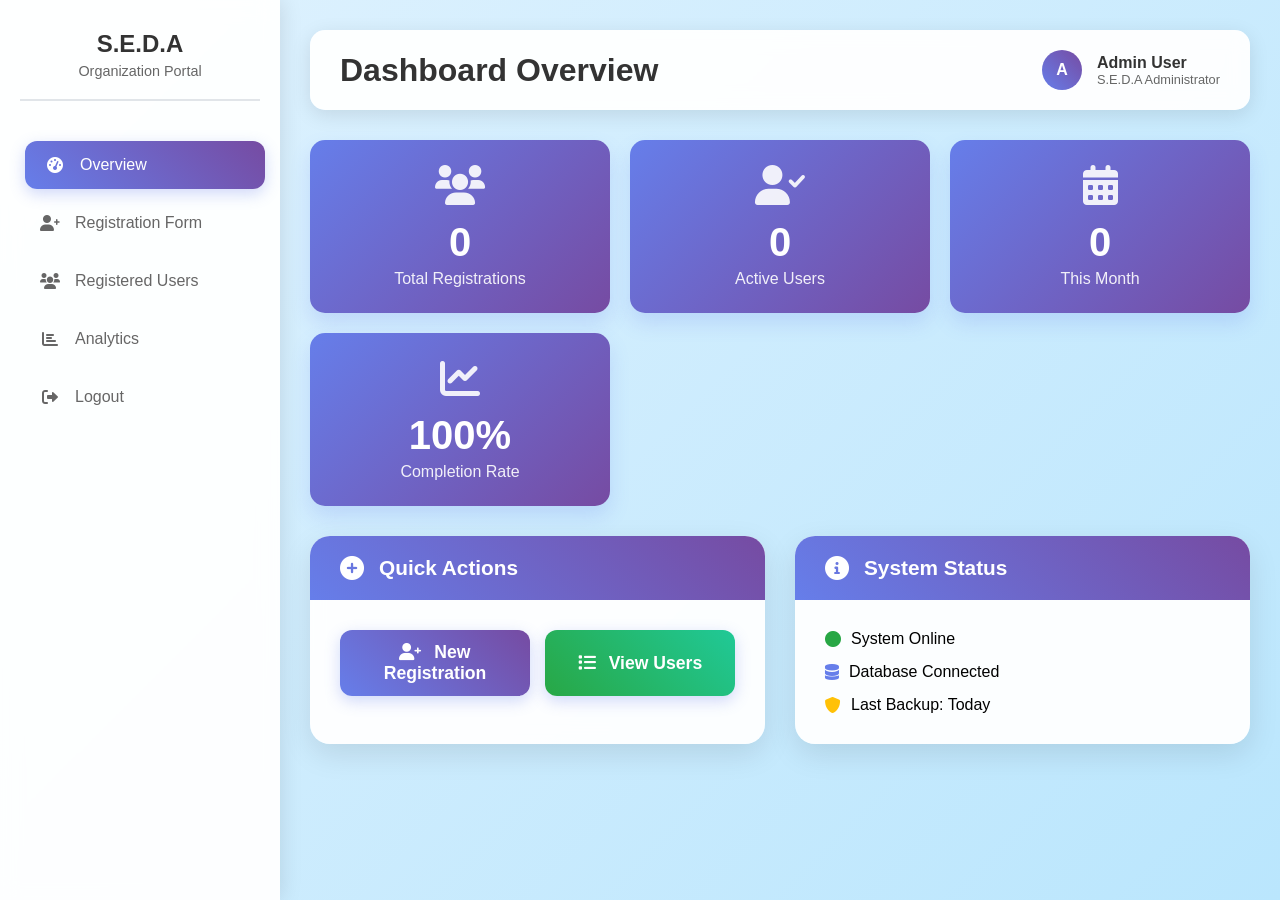
==== dashboard.html @ 428dff85 "Add files via upload" ====
<!DOCTYPE html>
<html lang="en">
<head>
    <meta charset="UTF-8">
    <meta name="viewport" content="width=device-width, initial-scale=1.0">
    <title>S.E.D.A Organization - Dashboard</title>
    <link rel="stylesheet" href="css/style.css">
    <link rel="stylesheet" href="https://cdnjs.cloudflare.com/ajax/libs/font-awesome/6.0.0/css/all.min.css">
    <style>
        * {
            margin: 0;
            padding: 0;
            box-sizing: border-box;
        }

        body {
            font-family: 'Segoe UI', Tahoma, Geneva, Verdana, sans-serif;
            background: linear-gradient(135deg, #e0f2fe 0%, #bae6fd 100%);
            min-height: 100vh;
            margin: 0;
            display: block; /* Override flex layout from style.css */
            overflow-y: auto; /* Enable vertical scrolling */
            overflow-x: hidden;
        }

        .dashboard-wrapper {
            display: flex;
            min-height: 100vh;
        }

        /* Sidebar */
        .sidebar {
            width: 280px;
            background: rgba(255, 255, 255, 0.95);
            backdrop-filter: blur(10px);
            box-shadow: 2px 0 20px rgba(0, 0, 0, 0.1);
            position: fixed;
            height: 100vh;
            left: 0;
            top: 0;
            z-index: 1000;
            padding: 30px 20px;
            overflow-y: auto;
        }

        .sidebar-header {
            text-align: center;
            margin-bottom: 40px;
            padding-bottom: 20px;
            border-bottom: 2px solid #e1e5e9;
        }

        .sidebar-header h2 {
            font-size: 1.5rem;
            color: #333;
            margin-bottom: 5px;
        }

        .sidebar-header p {
            color: #666;
            font-size: 0.9rem;
        }

        .sidebar-menu {
            list-style: none;
        }

        .sidebar-menu li {
            margin-bottom: 10px;
        }

        .sidebar-menu a {
            display: flex;
            align-items: center;
            padding: 15px 20px;
            color: #666;
            text-decoration: none;
            border-radius: 12px;
            transition: all 0.3s ease;
            font-weight: 500;
        }

        .sidebar-menu a:hover,
        .sidebar-menu a.active {
            background: linear-gradient(45deg, #667eea, #764ba2);
            color: white;
            transform: translateX(5px);
            box-shadow: 0 5px 15px rgba(102, 126, 234, 0.3);
        }

        .sidebar-menu i {
            margin-right: 15px;
            width: 20px;
            text-align: center;
        }

        /* Main Content */
        .main-content {
            flex: 1;
            margin-left: 280px;
            padding: 30px;
        }

        .top-bar {
            background: rgba(255, 255, 255, 0.95);
            backdrop-filter: blur(10px);
            border-radius: 15px;
            padding: 20px 30px;
            margin-bottom: 30px;
            box-shadow: 0 5px 20px rgba(0, 0, 0, 0.1);
            display: flex;
            justify-content: space-between;
            align-items: center;
        }

        .page-title {
            font-size: 2rem;
            color: #333;
            margin: 0;
        }

        .user-info {
            display: flex;
            align-items: center;
            gap: 15px;
        }

        .user-avatar {
            width: 40px;
            height: 40px;
            border-radius: 50%;
            background: linear-gradient(45deg, #667eea, #764ba2);
            display: flex;
            align-items: center;
            justify-content: center;
            color: white;
            font-weight: bold;
        }

        .user-details h4 {
            margin: 0;
            color: #333;
            font-size: 1rem;
        }

        .user-details p {
            margin: 0;
            color: #666;
            font-size: 0.8rem;
        }

        /* Content Cards */
        .content-grid {
            display: grid;
            grid-template-columns: repeat(auto-fit, minmax(350px, 1fr));
            gap: 30px;
            margin-bottom: 30px;
        }

        .content-card {
            background: rgba(255, 255, 255, 0.95);
            backdrop-filter: blur(10px);
            border-radius: 20px;
            box-shadow: 0 10px 30px rgba(0, 0, 0, 0.1);
            overflow: hidden;
            transition: all 0.3s ease;
        }

        .content-card:hover {
            transform: translateY(-5px);
            box-shadow: 0 20px 40px rgba(0, 0, 0, 0.15);
        }

        .card-header {
            background: linear-gradient(45deg, #667eea, #764ba2);
            color: white;
            padding: 20px 30px;
            display: flex;
            align-items: center;
            gap: 15px;
        }

        .card-header i {
            font-size: 1.5rem;
        }

        .card-header h3 {
            margin: 0;
            font-size: 1.3rem;
        }

        .card-content {
            padding: 30px;
        }

        /* Form Improvements */
        .form-grid {
            display: grid;
            grid-template-columns: repeat(auto-fit, minmax(300px, 1fr));
            gap: 20px;
        }

        .form-section {
            background: rgba(255, 255, 255, 0.8);
            border-radius: 15px;
            padding: 25px;
            border: 1px solid rgba(102, 126, 234, 0.1);
        }

        .form-section h4 {
            color: #333;
            margin-bottom: 20px;
            font-size: 1.1rem;
            display: flex;
            align-items: center;
            gap: 10px;
        }

        .form-section h4 i {
            color: #667eea;
        }

        .form-group {
            margin-bottom: 20px;
            position: relative;
        }

        .form-group input,
        .form-group select,
        .form-group textarea {
            width: 100%;
            padding: 15px 20px;
            border: 2px solid #e1e5e9;
            border-radius: 10px;
            font-size: 1rem;
            transition: all 0.3s ease;
            background: rgba(255, 255, 255, 0.8);
        }

        .form-group input:focus,
        .form-group select:focus,
        .form-group textarea:focus {
            outline: none;
            border-color: #667eea;
            box-shadow: 0 0 0 3px rgba(102, 126, 234, 0.1);
            background: rgba(255, 255, 255, 1);
        }

        .form-group label {
            position: absolute;
            top: 15px;
            left: 20px;
            color: #999;
            transition: all 0.3s ease;
            pointer-events: none;
            background: white;
            padding: 0 5px;
        }

        .form-group input:focus + label,
        .form-group input:not(:placeholder-shown) + label,
        .form-group select:focus + label,
        .form-group select:not([value=""]) + label {
            top: -10px;
            left: 15px;
            font-size: 0.8rem;
            color: #667eea;
        }

        .form-group input[type="file"] {
            padding: 10px;
            cursor: pointer;
        }

        /* Stats Cards */
        .stats-grid {
            display: grid;
            grid-template-columns: repeat(auto-fit, minmax(250px, 1fr));
            gap: 20px;
            margin-bottom: 30px;
        }

        .stat-card {
            background: linear-gradient(135deg, #667eea 0%, #764ba2 100%);
            color: white;
            padding: 25px;
            border-radius: 15px;
            text-align: center;
            box-shadow: 0 10px 20px rgba(102, 126, 234, 0.2);
            transition: all 0.3s ease;
        }

        .stat-card:hover {
            transform: translateY(-5px);
            box-shadow: 0 15px 30px rgba(102, 126, 234, 0.3);
        }

        .stat-icon {
            font-size: 2.5rem;
            margin-bottom: 15px;
            opacity: 0.9;
        }

        .stat-number {
            font-size: 2.5rem;
            font-weight: bold;
            margin-bottom: 5px;
            display: block;
        }

        .stat-label {
            font-size: 1rem;
            opacity: 0.9;
        }

        /* Table Improvements */
        .data-table-container {
            background: rgba(255, 255, 255, 0.95);
            border-radius: 15px;
            overflow: hidden;
            box-shadow: 0 10px 30px rgba(0, 0, 0, 0.1);
        }

        .users-table {
            width: 100%;
            border-collapse: collapse;
        }

        .users-table thead {
            background: linear-gradient(45deg, #667eea, #764ba2);
        }

        .users-table th {
            padding: 20px;
            text-align: left;
            color: white;
            font-weight: 600;
            font-size: 0.9rem;
            text-transform: uppercase;
            letter-spacing: 0.5px;
        }

        .users-table td {
            padding: 15px 20px;
            border-bottom: 1px solid #f0f0f0;
            color: #555;
        }

        .users-table tbody tr {
            transition: all 0.3s ease;
        }

        .users-table tbody tr:hover {
            background: rgba(102, 126, 234, 0.05);
            transform: scale(1.01);
        }

        .user-actions {
            display: flex;
            gap: 8px;
        }

        .btn-small {
            padding: 8px 15px;
            font-size: 0.85rem;
            border-radius: 8px;
            border: none;
            cursor: pointer;
            transition: all 0.3s ease;
            font-weight: 500;
        }

        .btn-edit {
            background: #28a745;
            color: white;
        }

        .btn-edit:hover {
            background: #218838;
            transform: translateY(-2px);
            box-shadow: 0 5px 15px rgba(40, 167, 69, 0.3);
        }

        .btn-delete {
            background: #dc3545;
            color: white;
        }

        .btn-delete:hover {
            background: #c82333;
            transform: translateY(-2px);
            box-shadow: 0 5px 15px rgba(220, 53, 69, 0.3);
        }

        .no-users {
            text-align: center;
            color: #666;
            font-style: italic;
            padding: 60px 20px;
            background: rgba(255, 255, 255, 0.5);
            border-radius: 10px;
            margin: 20px 0;
        }

        .tab-content {
            display: none;
            animation: fadeIn 0.5s ease;
        }

        .tab-content.active {
            display: block;
        }

        .no-users i {
            font-size: 3rem;
            color: #ddd;
            margin-bottom: 15px;
            display: block;
        }

        /* Submit Button */
        .btn {
            width: 100%;
            padding: 18px;
            background: linear-gradient(45deg, #667eea, #764ba2);
            color: white;
            border: none;
            border-radius: 12px;
            font-size: 1.1rem;
            font-weight: 600;
            cursor: pointer;
            transition: all 0.3s ease;
            margin-top: 10px;
            box-shadow: 0 5px 15px rgba(102, 126, 234, 0.3);
        }

        .btn:hover {
            transform: translateY(-3px);
            box-shadow: 0 10px 25px rgba(102, 126, 234, 0.4);
        }

        .btn:active {
            transform: translateY(0);
        }

        /* Mobile Responsive */
        @media (max-width: 1024px) {
            .sidebar {
                width: 250px;
            }
            .main-content {
                margin-left: 250px;
            }
        }

        @media (max-width: 768px) {
            .sidebar {
                transform: translateX(-100%);
                transition: transform 0.3s ease;
            }

            .sidebar.show {
                transform: translateX(0);
            }

            .main-content {
                margin-left: 0;
            }

            .top-bar {
                flex-direction: column;
                gap: 15px;
                text-align: center;
            }

            .content-grid {
                grid-template-columns: 1fr;
            }

            .form-grid {
                grid-template-columns: 1fr;
            }

            .stats-grid {
                grid-template-columns: repeat(2, 1fr);
            }

            .data-table-container {
                overflow-x: auto;
            }

            .users-table {
                min-width: 800px;
            }
        }

        @media (max-width: 480px) {
            .stats-grid {
                grid-template-columns: 1fr;
            }

            .main-content {
                padding: 20px 15px;
            }

            .top-bar {
                padding: 15px 20px;
            }
        }

        /* Loading Animation */
        .loading {
            display: inline-block;
            width: 20px;
            height: 20px;
            border: 3px solid rgba(255, 255, 255, 0.3);
            border-radius: 50%;
            border-top-color: white;
            animation: spin 1s ease-in-out infinite;
        }

        @keyframes spin {
            to { transform: rotate(360deg); }
        }
    </style>
</head>
<body>
    <div class="particles" id="particles"></div>

    <div class="dashboard-wrapper">
        <!-- Sidebar -->
        <aside class="sidebar">
            <div class="sidebar-header">
                <h2>S.E.D.A</h2>
                <p>Organization Portal</p>
            </div>

            <ul class="sidebar-menu">
                <li><a href="#" class="active" onclick="showTab('overview')"><i class="fas fa-tachometer-alt"></i> Overview</a></li>
                <li><a href="#" onclick="showTab('registration')"><i class="fas fa-user-plus"></i> Registration Form</a></li>
                <li><a href="#" onclick="showTab('users')"><i class="fas fa-users"></i> Registered Users</a></li>
                <li><a href="#" onclick="showTab('analytics')"><i class="fas fa-chart-bar"></i> Analytics</a></li>
                <li><a href="index.html"><i class="fas fa-sign-out-alt"></i> Logout</a></li>
            </ul>
        </aside>

        <!-- Main Content -->
        <main class="main-content">
            <!-- Top Bar -->
            <div class="top-bar">
                <h1 class="page-title" id="pageTitle">Dashboard Overview</h1>
                <div class="user-info">
                    <div class="user-avatar">A</div>
                    <div class="user-details">
                        <h4>Admin User</h4>
                        <p>S.E.D.A Administrator</p>
                    </div>
                </div>
            </div>

            <!-- Overview Tab -->
            <div id="overview" class="tab-content active">
                <!-- Statistics Cards -->
                <div class="stats-grid">
                    <div class="stat-card">
                        <i class="fas fa-users stat-icon"></i>
                        <span class="stat-number" id="totalUsers">0</span>
                        <span class="stat-label">Total Registrations</span>
                    </div>
                    <div class="stat-card">
                        <i class="fas fa-user-check stat-icon"></i>
                        <span class="stat-number" id="activeUsers">0</span>
                        <span class="stat-label">Active Users</span>
                    </div>
                    <div class="stat-card">
                        <i class="fas fa-calendar-alt stat-icon"></i>
                        <span class="stat-number" id="recentUsers">0</span>
                        <span class="stat-label">This Month</span>
                    </div>
                    <div class="stat-card">
                        <i class="fas fa-chart-line stat-icon"></i>
                        <span class="stat-number" id="completionRate">100%</span>
                        <span class="stat-label">Completion Rate</span>
                    </div>
                </div>

                <!-- Quick Actions -->
                <div class="content-grid">
                    <div class="content-card">
                        <div class="card-header">
                            <i class="fas fa-plus-circle"></i>
                            <h3>Quick Actions</h3>
                        </div>
                        <div class="card-content">
                            <div style="display: grid; grid-template-columns: 1fr 1fr; gap: 15px;">
                                <button class="btn" onclick="showTab('registration')" style="margin: 0; padding: 12px;">
                                    <i class="fas fa-user-plus" style="margin-right: 8px;"></i> New Registration
                                </button>
                                <button class="btn" onclick="showTab('users')" style="margin: 0; padding: 12px; background: linear-gradient(45deg, #28a745, #20c997);">
                                    <i class="fas fa-list" style="margin-right: 8px;"></i> View Users
                                </button>
                            </div>
                        </div>
                    </div>

                    <div class="content-card">
                        <div class="card-header">
                            <i class="fas fa-info-circle"></i>
                            <h3>System Status</h3>
                        </div>
                        <div class="card-content">
                            <div style="display: flex; align-items: center; gap: 10px; margin-bottom: 15px;">
                                <i class="fas fa-circle" style="color: #28a745;"></i>
                                <span>System Online</span>
                            </div>
                            <div style="display: flex; align-items: center; gap: 10px; margin-bottom: 15px;">
                                <i class="fas fa-database" style="color: #667eea;"></i>
                                <span>Database Connected</span>
                            </div>
                            <div style="display: flex; align-items: center; gap: 10px;">
                                <i class="fas fa-shield-alt" style="color: #ffc107;"></i>
                                <span>Last Backup: Today</span>
                            </div>
                        </div>
                    </div>
                </div>
            </div>

            <!-- Registration Tab -->
            <div id="registration" class="tab-content">
                <div class="content-card">
                    <div class="card-header">
                        <i class="fas fa-clipboard-list"></i>
                        <h3>Registration Form (Port Loko District)</h3>
                    </div>
                    <div class="card-content">
                        <form id="dashboardRegForm">
                            <div class="form-grid">
                                <!-- Personal Information -->
                                <div class="form-section">
                                    <h4><i class="fas fa-user"></i> Personal Information</h4>
                                    <div class="form-group">
                                        <input type="text" id="regIdNo" placeholder=" " readonly>
                                        <label for="regIdNo">ID No</label>
                                    </div>
                                    <div class="form-group">
                                        <input type="text" id="regFullname" placeholder=" " required>
                                        <label for="regFullname">Name (Full Name)</label>
                                    </div>
                                    <div class="form-group">
                                        <select id="regGender" required>
                                            <option value="">Select Gender</option>
                                            <option value="Male">Male</option>
                                            <option value="Female">Female</option>
                                            <option value="Other">Other</option>
                                        </select>
                                        <label for="regGender">Gender</label>
                                    </div>
                                    <div class="form-group">
                                        <input type="date" id="regDob" required>
                                        <label for="regDob">Date of Birth</label>
                                    </div>
                                </div>

                                <!-- Cultural Information -->
                                <div class="form-section">
                                    <h4><i class="fas fa-globe-africa"></i> Cultural Information</h4>
                                    <div class="form-group">
                                        <select id="regReligion" required>
                                            <option value="">Select Religion</option>
                                            <option value="Christianity">Christianity</option>
                                            <option value="Islam">Islam</option>
                                            <option value="Hinduism">Hinduism</option>
                                            <option value="Buddhism">Buddhism</option>
                                            <option value="Traditional">Traditional</option>
                                            <option value="Other">Other</option>
                                        </select>
                                        <label for="regReligion">Religion</label>
                                    </div>
                                    <div class="form-group">
                                        <select id="regTribe" required>
                                            <option value="">Select Tribe/Language</option>
                                            <option value="Temne">Temne</option>
                                            <option value="Mende">Mende</option>
                                            <option value="Limba">Limba</option>
                                            <option value="Kono">Kono</option>
                                            <option value="Fullah">Fullah</option>
                                            <option value="Mandingo">Mandingo</option>
                                            <option value="Loko">Loko</option>
                                            <option value="Sherbro">Sherbro</option>
                                            <option value="Krio">Krio</option>
                                            <option value="Kuranko">Kuranko</option>
                                            <option value="Susu">Susu</option>
                                            <option value="Kissi">Kissi</option>
                                            <option value="Yalunka">Yalunka</option>
                                            <option value="Vai">Vai</option>
                                            <option value="Kroo">Kroo</option>
                                            <option value="Krim">Krim</option>
                                        </select>
                                        <label for="regTribe">Tribe or Language</label>
                                    </div>
                                </div>

                                <!-- Professional Information -->
                                <div class="form-section">
                                    <h4><i class="fas fa-briefcase"></i> Professional Information</h4>
                                    <div class="form-group">
                                        <input type="text" id="regSection" placeholder=" ">
                                        <label for="regSection">Section</label>
                                    </div>
                                    <div class="form-group">
                                        <input type="text" id="regJobTitle" placeholder=" ">
                                        <label for="regJobTitle">Job Title / Role</label>
                                    </div>
                                </div>

                                <!-- Contact Information -->
                                <div class="form-section">
                                    <h4><i class="fas fa-address-book"></i> Contact Information</h4>
                                    <div class="form-group">
                                        <input type="email" id="regEmail" placeholder=" " required>
                                        <label for="regEmail">Email</label>
                                    </div>
                                    <div class="form-group">
                                        <input type="text" id="regPhone" placeholder=" ">
                                        <label for="regPhone">Phone Number</label>
                                    </div>
                                    <div class="form-group">
                                        <input type="file" id="regPassport" accept="image/*" required>
                                        <label for="regPassport">Passport Picture</label>
                                    </div>
                                </div>
                            </div>

                            <div class="form-group" style="margin-top: 30px;">
                                <textarea id="regNotes" placeholder=" " rows="4"></textarea>
                                <label for="regNotes">Additional Notes</label>
                            </div>

                            <button type="submit" class="btn">Submit Form</button>
                        </form>
                    </div>
                </div>
            </div>

            <!-- Users Tab -->
            <div id="users" class="tab-content">
                <div class="content-card">
                    <div class="card-header">
                        <i class="fas fa-users"></i>
                        <h3>Registered Users</h3>
                    </div>
                    <div class="card-content">
                        <div id="usersList">
                            <div class="no-users">
                                <i class="fas fa-users"></i>
                                <p>No registered users yet. Users will appear here after registration.</p>
                            </div>
                        </div>
                    </div>
                </div>
            </div>

            <!-- Analytics Tab -->
            <div id="analytics" class="tab-content">
                <div class="content-card">
                    <div class="card-header">
                        <i class="fas fa-chart-bar"></i>
                        <h3>Registration Analytics</h3>
                    </div>
                    <div class="card-content">
                        <div style="text-align: center; padding: 40px;">
                            <i class="fas fa-chart-line" style="font-size: 4rem; color: #ddd; margin-bottom: 20px;"></i>
                            <h3 style="color: #666; margin-bottom: 10px;">Analytics Dashboard</h3>
                            <p style="color: #999;">Detailed analytics and reporting features coming soon...</p>
                            <p style="color: #999; margin-top: 10px;">This will include charts, trends, and comprehensive statistics about user registrations.</p>
                        </div>
                    </div>
                </div>
            </div>
        </main>
    </div>

    <script src="js/dashboard.js"></script>
    <script src="js/particles.js"></script>
</body>
</html>
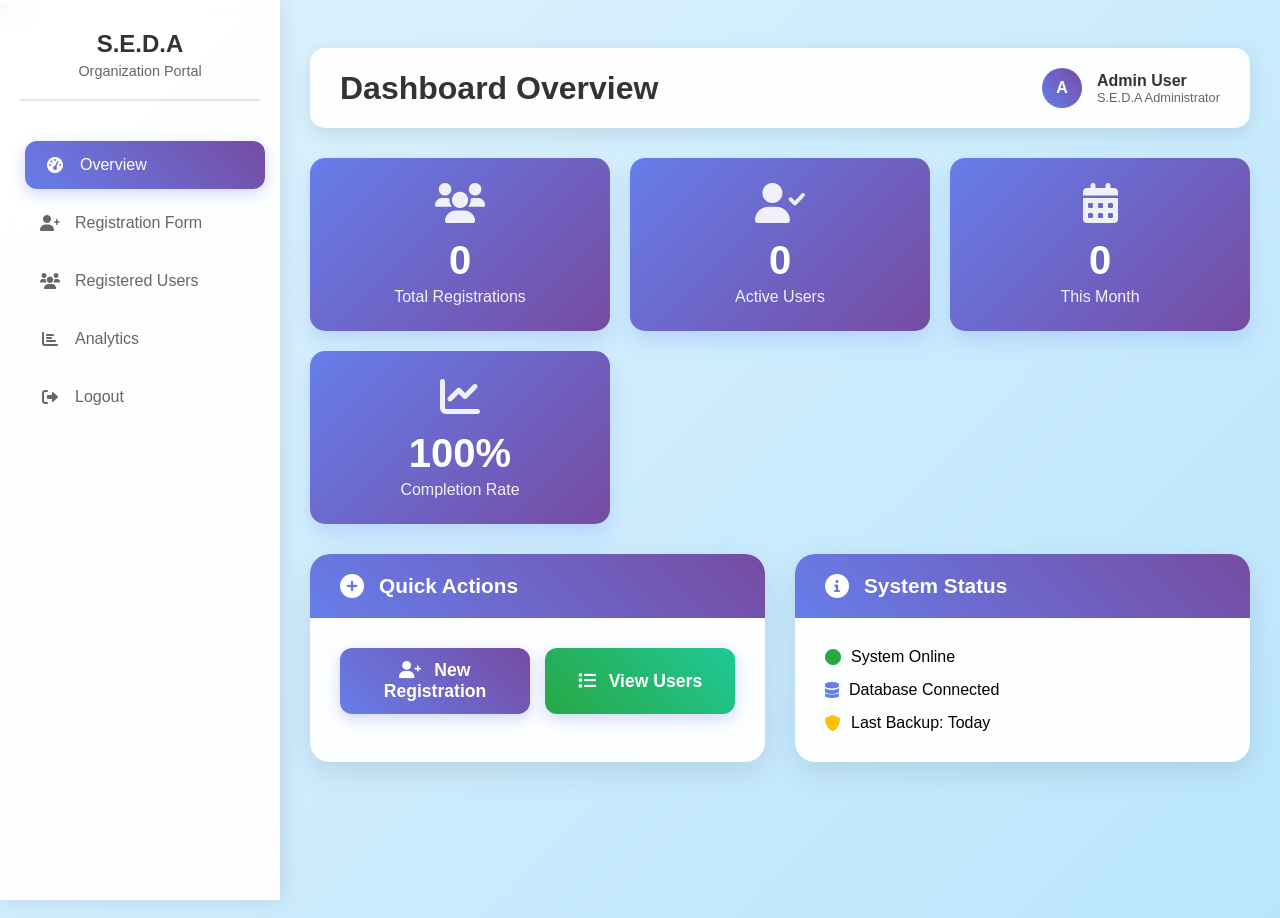
==== commit 9034668e: "Add files via upload" ====
--- a/dashboard.html
+++ b/dashboard.html
@@ -1,787 +1,809 @@
-<!DOCTYPE html>
-<html lang="en">
-<head>
-    <meta charset="UTF-8">
-    <meta name="viewport" content="width=device-width, initial-scale=1.0">
-    <title>S.E.D.A Organization - Dashboard</title>
-    <link rel="stylesheet" href="css/style.css">
-    <link rel="stylesheet" href="https://cdnjs.cloudflare.com/ajax/libs/font-awesome/6.0.0/css/all.min.css">
-    <style>
-        * {
-            margin: 0;
-            padding: 0;
-            box-sizing: border-box;
-        }
-
-        body {
-            font-family: 'Segoe UI', Tahoma, Geneva, Verdana, sans-serif;
-            background: linear-gradient(135deg, #e0f2fe 0%, #bae6fd 100%);
-            min-height: 100vh;
-            margin: 0;
-            display: block; /* Override flex layout from style.css */
-            overflow-y: auto; /* Enable vertical scrolling */
-            overflow-x: hidden;
-        }
-
-        .dashboard-wrapper {
-            display: flex;
-            min-height: 100vh;
-        }
-
-        /* Sidebar */
-        .sidebar {
-            width: 280px;
-            background: rgba(255, 255, 255, 0.95);
-            backdrop-filter: blur(10px);
-            box-shadow: 2px 0 20px rgba(0, 0, 0, 0.1);
-            position: fixed;
-            height: 100vh;
-            left: 0;
-            top: 0;
-            z-index: 1000;
-            padding: 30px 20px;
-            overflow-y: auto;
-        }
-
-        .sidebar-header {
-            text-align: center;
-            margin-bottom: 40px;
-            padding-bottom: 20px;
-            border-bottom: 2px solid #e1e5e9;
-        }
-
-        .sidebar-header h2 {
-            font-size: 1.5rem;
-            color: #333;
-            margin-bottom: 5px;
-        }
-
-        .sidebar-header p {
-            color: #666;
-            font-size: 0.9rem;
-        }
-
-        .sidebar-menu {
-            list-style: none;
-        }
-
-        .sidebar-menu li {
-            margin-bottom: 10px;
-        }
-
-        .sidebar-menu a {
-            display: flex;
-            align-items: center;
-            padding: 15px 20px;
-            color: #666;
-            text-decoration: none;
-            border-radius: 12px;
-            transition: all 0.3s ease;
-            font-weight: 500;
-        }
-
-        .sidebar-menu a:hover,
-        .sidebar-menu a.active {
-            background: linear-gradient(45deg, #667eea, #764ba2);
-            color: white;
-            transform: translateX(5px);
-            box-shadow: 0 5px 15px rgba(102, 126, 234, 0.3);
-        }
-
-        .sidebar-menu i {
-            margin-right: 15px;
-            width: 20px;
-            text-align: center;
-        }
-
-        /* Main Content */
-        .main-content {
-            flex: 1;
-            margin-left: 280px;
-            padding: 30px;
-        }
-
-        .top-bar {
-            background: rgba(255, 255, 255, 0.95);
-            backdrop-filter: blur(10px);
-            border-radius: 15px;
-            padding: 20px 30px;
-            margin-bottom: 30px;
-            box-shadow: 0 5px 20px rgba(0, 0, 0, 0.1);
-            display: flex;
-            justify-content: space-between;
-            align-items: center;
-        }
-
-        .page-title {
-            font-size: 2rem;
-            color: #333;
-            margin: 0;
-        }
-
-        .user-info {
-            display: flex;
-            align-items: center;
-            gap: 15px;
-        }
-
-        .user-avatar {
-            width: 40px;
-            height: 40px;
-            border-radius: 50%;
-            background: linear-gradient(45deg, #667eea, #764ba2);
-            display: flex;
-            align-items: center;
-            justify-content: center;
-            color: white;
-            font-weight: bold;
-        }
-
-        .user-details h4 {
-            margin: 0;
-            color: #333;
-            font-size: 1rem;
-        }
-
-        .user-details p {
-            margin: 0;
-            color: #666;
-            font-size: 0.8rem;
-        }
-
-        /* Content Cards */
-        .content-grid {
-            display: grid;
-            grid-template-columns: repeat(auto-fit, minmax(350px, 1fr));
-            gap: 30px;
-            margin-bottom: 30px;
-        }
-
-        .content-card {
-            background: rgba(255, 255, 255, 0.95);
-            backdrop-filter: blur(10px);
-            border-radius: 20px;
-            box-shadow: 0 10px 30px rgba(0, 0, 0, 0.1);
-            overflow: hidden;
-            transition: all 0.3s ease;
-        }
-
-        .content-card:hover {
-            transform: translateY(-5px);
-            box-shadow: 0 20px 40px rgba(0, 0, 0, 0.15);
-        }
-
-        .card-header {
-            background: linear-gradient(45deg, #667eea, #764ba2);
-            color: white;
-            padding: 20px 30px;
-            display: flex;
-            align-items: center;
-            gap: 15px;
-        }
-
-        .card-header i {
-            font-size: 1.5rem;
-        }
-
-        .card-header h3 {
-            margin: 0;
-            font-size: 1.3rem;
-        }
-
-        .card-content {
-            padding: 30px;
-        }
-
-        /* Form Improvements */
-        .form-grid {
-            display: grid;
-            grid-template-columns: repeat(auto-fit, minmax(300px, 1fr));
-            gap: 20px;
-        }
-
-        .form-section {
-            background: rgba(255, 255, 255, 0.8);
-            border-radius: 15px;
-            padding: 25px;
-            border: 1px solid rgba(102, 126, 234, 0.1);
-        }
-
-        .form-section h4 {
-            color: #333;
-            margin-bottom: 20px;
-            font-size: 1.1rem;
-            display: flex;
-            align-items: center;
-            gap: 10px;
-        }
-
-        .form-section h4 i {
-            color: #667eea;
-        }
-
-        .form-group {
-            margin-bottom: 20px;
-            position: relative;
-        }
-
-        .form-group input,
-        .form-group select,
-        .form-group textarea {
-            width: 100%;
-            padding: 15px 20px;
-            border: 2px solid #e1e5e9;
-            border-radius: 10px;
-            font-size: 1rem;
-            transition: all 0.3s ease;
-            background: rgba(255, 255, 255, 0.8);
-        }
-
-        .form-group input:focus,
-        .form-group select:focus,
-        .form-group textarea:focus {
-            outline: none;
-            border-color: #667eea;
-            box-shadow: 0 0 0 3px rgba(102, 126, 234, 0.1);
-            background: rgba(255, 255, 255, 1);
-        }
-
-        .form-group label {
-            position: absolute;
-            top: 15px;
-            left: 20px;
-            color: #999;
-            transition: all 0.3s ease;
-            pointer-events: none;
-            background: white;
-            padding: 0 5px;
-        }
-
-        .form-group input:focus + label,
-        .form-group input:not(:placeholder-shown) + label,
-        .form-group select:focus + label,
-        .form-group select:not([value=""]) + label {
-            top: -10px;
-            left: 15px;
-            font-size: 0.8rem;
-            color: #667eea;
-        }
-
-        .form-group input[type="file"] {
-            padding: 10px;
-            cursor: pointer;
-        }
-
-        /* Stats Cards */
-        .stats-grid {
-            display: grid;
-            grid-template-columns: repeat(auto-fit, minmax(250px, 1fr));
-            gap: 20px;
-            margin-bottom: 30px;
-        }
-
-        .stat-card {
-            background: linear-gradient(135deg, #667eea 0%, #764ba2 100%);
-            color: white;
-            padding: 25px;
-            border-radius: 15px;
-            text-align: center;
-            box-shadow: 0 10px 20px rgba(102, 126, 234, 0.2);
-            transition: all 0.3s ease;
-        }
-
-        .stat-card:hover {
-            transform: translateY(-5px);
-            box-shadow: 0 15px 30px rgba(102, 126, 234, 0.3);
-        }
-
-        .stat-icon {
-            font-size: 2.5rem;
-            margin-bottom: 15px;
-            opacity: 0.9;
-        }
-
-        .stat-number {
-            font-size: 2.5rem;
-            font-weight: bold;
-            margin-bottom: 5px;
-            display: block;
-        }
-
-        .stat-label {
-            font-size: 1rem;
-            opacity: 0.9;
-        }
-
-        /* Table Improvements */
-        .data-table-container {
-            background: rgba(255, 255, 255, 0.95);
-            border-radius: 15px;
-            overflow: hidden;
-            box-shadow: 0 10px 30px rgba(0, 0, 0, 0.1);
-        }
-
-        .users-table {
-            width: 100%;
-            border-collapse: collapse;
-        }
-
-        .users-table thead {
-            background: linear-gradient(45deg, #667eea, #764ba2);
-        }
-
-        .users-table th {
-            padding: 20px;
-            text-align: left;
-            color: white;
-            font-weight: 600;
-            font-size: 0.9rem;
-            text-transform: uppercase;
-            letter-spacing: 0.5px;
-        }
-
-        .users-table td {
-            padding: 15px 20px;
-            border-bottom: 1px solid #f0f0f0;
-            color: #555;
-        }
-
-        .users-table tbody tr {
-            transition: all 0.3s ease;
-        }
-
-        .users-table tbody tr:hover {
-            background: rgba(102, 126, 234, 0.05);
-            transform: scale(1.01);
-        }
-
-        .user-actions {
-            display: flex;
-            gap: 8px;
-        }
-
-        .btn-small {
-            padding: 8px 15px;
-            font-size: 0.85rem;
-            border-radius: 8px;
-            border: none;
-            cursor: pointer;
-            transition: all 0.3s ease;
-            font-weight: 500;
-        }
-
-        .btn-edit {
-            background: #28a745;
-            color: white;
-        }
-
-        .btn-edit:hover {
-            background: #218838;
-            transform: translateY(-2px);
-            box-shadow: 0 5px 15px rgba(40, 167, 69, 0.3);
-        }
-
-        .btn-delete {
-            background: #dc3545;
-            color: white;
-        }
-
-        .btn-delete:hover {
-            background: #c82333;
-            transform: translateY(-2px);
-            box-shadow: 0 5px 15px rgba(220, 53, 69, 0.3);
-        }
-
-        .no-users {
-            text-align: center;
-            color: #666;
-            font-style: italic;
-            padding: 60px 20px;
-            background: rgba(255, 255, 255, 0.5);
-            border-radius: 10px;
-            margin: 20px 0;
-        }
-
-        .tab-content {
-            display: none;
-            animation: fadeIn 0.5s ease;
-        }
-
-        .tab-content.active {
-            display: block;
-        }
-
-        .no-users i {
-            font-size: 3rem;
-            color: #ddd;
-            margin-bottom: 15px;
-            display: block;
-        }
-
-        /* Submit Button */
-        .btn {
-            width: 100%;
-            padding: 18px;
-            background: linear-gradient(45deg, #667eea, #764ba2);
-            color: white;
-            border: none;
-            border-radius: 12px;
-            font-size: 1.1rem;
-            font-weight: 600;
-            cursor: pointer;
-            transition: all 0.3s ease;
-            margin-top: 10px;
-            box-shadow: 0 5px 15px rgba(102, 126, 234, 0.3);
-        }
-
-        .btn:hover {
-            transform: translateY(-3px);
-            box-shadow: 0 10px 25px rgba(102, 126, 234, 0.4);
-        }
-
-        .btn:active {
-            transform: translateY(0);
-        }
-
-        /* Mobile Responsive */
-        @media (max-width: 1024px) {
-            .sidebar {
-                width: 250px;
-            }
-            .main-content {
-                margin-left: 250px;
-            }
-        }
-
-        @media (max-width: 768px) {
-            .sidebar {
-                transform: translateX(-100%);
-                transition: transform 0.3s ease;
-            }
-
-            .sidebar.show {
-                transform: translateX(0);
-            }
-
-            .main-content {
-                margin-left: 0;
-            }
-
-            .top-bar {
-                flex-direction: column;
-                gap: 15px;
-                text-align: center;
-            }
-
-            .content-grid {
-                grid-template-columns: 1fr;
-            }
-
-            .form-grid {
-                grid-template-columns: 1fr;
-            }
-
-            .stats-grid {
-                grid-template-columns: repeat(2, 1fr);
-            }
-
-            .data-table-container {
-                overflow-x: auto;
-            }
-
-            .users-table {
-                min-width: 800px;
-            }
-        }
-
-        @media (max-width: 480px) {
-            .stats-grid {
-                grid-template-columns: 1fr;
-            }
-
-            .main-content {
-                padding: 20px 15px;
-            }
-
-            .top-bar {
-                padding: 15px 20px;
-            }
-        }
-
-        /* Loading Animation */
-        .loading {
-            display: inline-block;
-            width: 20px;
-            height: 20px;
-            border: 3px solid rgba(255, 255, 255, 0.3);
-            border-radius: 50%;
-            border-top-color: white;
-            animation: spin 1s ease-in-out infinite;
-        }
-
-        @keyframes spin {
-            to { transform: rotate(360deg); }
-        }
-    </style>
-</head>
-<body>
-    <div class="particles" id="particles"></div>
-
-    <div class="dashboard-wrapper">
-        <!-- Sidebar -->
-        <aside class="sidebar">
-            <div class="sidebar-header">
-                <h2>S.E.D.A</h2>
-                <p>Organization Portal</p>
-            </div>
-
-            <ul class="sidebar-menu">
-                <li><a href="#" class="active" onclick="showTab('overview')"><i class="fas fa-tachometer-alt"></i> Overview</a></li>
-                <li><a href="#" onclick="showTab('registration')"><i class="fas fa-user-plus"></i> Registration Form</a></li>
-                <li><a href="#" onclick="showTab('users')"><i class="fas fa-users"></i> Registered Users</a></li>
-                <li><a href="#" onclick="showTab('analytics')"><i class="fas fa-chart-bar"></i> Analytics</a></li>
-                <li><a href="index.html"><i class="fas fa-sign-out-alt"></i> Logout</a></li>
-            </ul>
-        </aside>
-
-        <!-- Main Content -->
-        <main class="main-content">
-            <!-- Top Bar -->
-            <div class="top-bar">
-                <h1 class="page-title" id="pageTitle">Dashboard Overview</h1>
-                <div class="user-info">
-                    <div class="user-avatar">A</div>
-                    <div class="user-details">
-                        <h4>Admin User</h4>
-                        <p>S.E.D.A Administrator</p>
-                    </div>
-                </div>
-            </div>
-
-            <!-- Overview Tab -->
-            <div id="overview" class="tab-content active">
-                <!-- Statistics Cards -->
-                <div class="stats-grid">
-                    <div class="stat-card">
-                        <i class="fas fa-users stat-icon"></i>
-                        <span class="stat-number" id="totalUsers">0</span>
-                        <span class="stat-label">Total Registrations</span>
-                    </div>
-                    <div class="stat-card">
-                        <i class="fas fa-user-check stat-icon"></i>
-                        <span class="stat-number" id="activeUsers">0</span>
-                        <span class="stat-label">Active Users</span>
-                    </div>
-                    <div class="stat-card">
-                        <i class="fas fa-calendar-alt stat-icon"></i>
-                        <span class="stat-number" id="recentUsers">0</span>
-                        <span class="stat-label">This Month</span>
-                    </div>
-                    <div class="stat-card">
-                        <i class="fas fa-chart-line stat-icon"></i>
-                        <span class="stat-number" id="completionRate">100%</span>
-                        <span class="stat-label">Completion Rate</span>
-                    </div>
-                </div>
-
-                <!-- Quick Actions -->
-                <div class="content-grid">
-                    <div class="content-card">
-                        <div class="card-header">
-                            <i class="fas fa-plus-circle"></i>
-                            <h3>Quick Actions</h3>
-                        </div>
-                        <div class="card-content">
-                            <div style="display: grid; grid-template-columns: 1fr 1fr; gap: 15px;">
-                                <button class="btn" onclick="showTab('registration')" style="margin: 0; padding: 12px;">
-                                    <i class="fas fa-user-plus" style="margin-right: 8px;"></i> New Registration
-                                </button>
-                                <button class="btn" onclick="showTab('users')" style="margin: 0; padding: 12px; background: linear-gradient(45deg, #28a745, #20c997);">
-                                    <i class="fas fa-list" style="margin-right: 8px;"></i> View Users
-                                </button>
-                            </div>
-                        </div>
-                    </div>
-
-                    <div class="content-card">
-                        <div class="card-header">
-                            <i class="fas fa-info-circle"></i>
-                            <h3>System Status</h3>
-                        </div>
-                        <div class="card-content">
-                            <div style="display: flex; align-items: center; gap: 10px; margin-bottom: 15px;">
-                                <i class="fas fa-circle" style="color: #28a745;"></i>
-                                <span>System Online</span>
-                            </div>
-                            <div style="display: flex; align-items: center; gap: 10px; margin-bottom: 15px;">
-                                <i class="fas fa-database" style="color: #667eea;"></i>
-                                <span>Database Connected</span>
-                            </div>
-                            <div style="display: flex; align-items: center; gap: 10px;">
-                                <i class="fas fa-shield-alt" style="color: #ffc107;"></i>
-                                <span>Last Backup: Today</span>
-                            </div>
-                        </div>
-                    </div>
-                </div>
-            </div>
-
-            <!-- Registration Tab -->
-            <div id="registration" class="tab-content">
-                <div class="content-card">
-                    <div class="card-header">
-                        <i class="fas fa-clipboard-list"></i>
-                        <h3>Registration Form (Port Loko District)</h3>
-                    </div>
-                    <div class="card-content">
-                        <form id="dashboardRegForm">
-                            <div class="form-grid">
-                                <!-- Personal Information -->
-                                <div class="form-section">
-                                    <h4><i class="fas fa-user"></i> Personal Information</h4>
-                                    <div class="form-group">
-                                        <input type="text" id="regIdNo" placeholder=" " readonly>
-                                        <label for="regIdNo">ID No</label>
-                                    </div>
-                                    <div class="form-group">
-                                        <input type="text" id="regFullname" placeholder=" " required>
-                                        <label for="regFullname">Name (Full Name)</label>
-                                    </div>
-                                    <div class="form-group">
-                                        <select id="regGender" required>
-                                            <option value="">Select Gender</option>
-                                            <option value="Male">Male</option>
-                                            <option value="Female">Female</option>
-                                            <option value="Other">Other</option>
-                                        </select>
-                                        <label for="regGender">Gender</label>
-                                    </div>
-                                    <div class="form-group">
-                                        <input type="date" id="regDob" required>
-                                        <label for="regDob">Date of Birth</label>
-                                    </div>
-                                </div>
-
-                                <!-- Cultural Information -->
-                                <div class="form-section">
-                                    <h4><i class="fas fa-globe-africa"></i> Cultural Information</h4>
-                                    <div class="form-group">
-                                        <select id="regReligion" required>
-                                            <option value="">Select Religion</option>
-                                            <option value="Christianity">Christianity</option>
-                                            <option value="Islam">Islam</option>
-                                            <option value="Hinduism">Hinduism</option>
-                                            <option value="Buddhism">Buddhism</option>
-                                            <option value="Traditional">Traditional</option>
-                                            <option value="Other">Other</option>
-                                        </select>
-                                        <label for="regReligion">Religion</label>
-                                    </div>
-                                    <div class="form-group">
-                                        <select id="regTribe" required>
-                                            <option value="">Select Tribe/Language</option>
-                                            <option value="Temne">Temne</option>
-                                            <option value="Mende">Mende</option>
-                                            <option value="Limba">Limba</option>
-                                            <option value="Kono">Kono</option>
-                                            <option value="Fullah">Fullah</option>
-                                            <option value="Mandingo">Mandingo</option>
-                                            <option value="Loko">Loko</option>
-                                            <option value="Sherbro">Sherbro</option>
-                                            <option value="Krio">Krio</option>
-                                            <option value="Kuranko">Kuranko</option>
-                                            <option value="Susu">Susu</option>
-                                            <option value="Kissi">Kissi</option>
-                                            <option value="Yalunka">Yalunka</option>
-                                            <option value="Vai">Vai</option>
-                                            <option value="Kroo">Kroo</option>
-                                            <option value="Krim">Krim</option>
-                                        </select>
-                                        <label for="regTribe">Tribe or Language</label>
-                                    </div>
-                                </div>
-
-                                <!-- Professional Information -->
-                                <div class="form-section">
-                                    <h4><i class="fas fa-briefcase"></i> Professional Information</h4>
-                                    <div class="form-group">
-                                        <input type="text" id="regSection" placeholder=" ">
-                                        <label for="regSection">Section</label>
-                                    </div>
-                                    <div class="form-group">
-                                        <input type="text" id="regJobTitle" placeholder=" ">
-                                        <label for="regJobTitle">Job Title / Role</label>
-                                    </div>
-                                </div>
-
-                                <!-- Contact Information -->
-                                <div class="form-section">
-                                    <h4><i class="fas fa-address-book"></i> Contact Information</h4>
-                                    <div class="form-group">
-                                        <input type="email" id="regEmail" placeholder=" " required>
-                                        <label for="regEmail">Email</label>
-                                    </div>
-                                    <div class="form-group">
-                                        <input type="text" id="regPhone" placeholder=" ">
-                                        <label for="regPhone">Phone Number</label>
-                                    </div>
-                                    <div class="form-group">
-                                        <input type="file" id="regPassport" accept="image/*" required>
-                                        <label for="regPassport">Passport Picture</label>
-                                    </div>
-                                </div>
-                            </div>
-
-                            <div class="form-group" style="margin-top: 30px;">
-                                <textarea id="regNotes" placeholder=" " rows="4"></textarea>
-                                <label for="regNotes">Additional Notes</label>
-                            </div>
-
-                            <button type="submit" class="btn">Submit Form</button>
-                        </form>
-                    </div>
-                </div>
-            </div>
-
-            <!-- Users Tab -->
-            <div id="users" class="tab-content">
-                <div class="content-card">
-                    <div class="card-header">
-                        <i class="fas fa-users"></i>
-                        <h3>Registered Users</h3>
-                    </div>
-                    <div class="card-content">
-                        <div id="usersList">
-                            <div class="no-users">
-                                <i class="fas fa-users"></i>
-                                <p>No registered users yet. Users will appear here after registration.</p>
-                            </div>
-                        </div>
-                    </div>
-                </div>
-            </div>
-
-            <!-- Analytics Tab -->
-            <div id="analytics" class="tab-content">
-                <div class="content-card">
-                    <div class="card-header">
-                        <i class="fas fa-chart-bar"></i>
-                        <h3>Registration Analytics</h3>
-                    </div>
-                    <div class="card-content">
-                        <div style="text-align: center; padding: 40px;">
-                            <i class="fas fa-chart-line" style="font-size: 4rem; color: #ddd; margin-bottom: 20px;"></i>
-                            <h3 style="color: #666; margin-bottom: 10px;">Analytics Dashboard</h3>
-                            <p style="color: #999;">Detailed analytics and reporting features coming soon...</p>
-                            <p style="color: #999; margin-top: 10px;">This will include charts, trends, and comprehensive statistics about user registrations.</p>
-                        </div>
-                    </div>
-                </div>
-            </div>
-        </main>
-    </div>
-
-    <script src="js/dashboard.js"></script>
-    <script src="js/particles.js"></script>
-</body>
+it be <!DOCTYPE html>
+<html lang="en">
+<head>
+    <meta charset="UTF-8">
+    <meta name="viewport" content="width=device-width, initial-scale=1.0">
+    <title>S.E.D.A Organization - Dashboard</title>
+    <link rel="stylesheet" href="css/style.css">
+    <link rel="stylesheet" href="https://cdnjs.cloudflare.com/ajax/libs/font-awesome/6.0.0/css/all.min.css">
+    <style>
+        * {
+            margin: 0;
+            padding: 0;
+            box-sizing: border-box;
+        }
+
+        body {
+            font-family: 'Segoe UI', Tahoma, Geneva, Verdana, sans-serif;
+            background: linear-gradient(135deg, #e0f2fe 0%, #bae6fd 100%);
+            min-height: 100vh;
+            margin: 0;
+            display: block; /* Override flex layout from style.css */
+            overflow-y: auto; /* Enable vertical scrolling */
+            overflow-x: hidden;
+        }
+
+        .dashboard-wrapper {
+            display: flex;
+            min-height: 100vh;
+        }
+
+        /* Sidebar */
+        .sidebar {
+            width: 280px;
+            background: rgba(255, 255, 255, 0.95);
+            backdrop-filter: blur(10px);
+            box-shadow: 2px 0 20px rgba(0, 0, 0, 0.1);
+            position: fixed;
+            height: 100vh;
+            left: 0;
+            top: 0;
+            z-index: 1000;
+            padding: 30px 20px;
+            overflow-y: auto;
+        }
+
+        .sidebar-header {
+            text-align: center;
+            margin-bottom: 40px;
+            padding-bottom: 20px;
+            border-bottom: 2px solid #e1e5e9;
+        }
+
+        .sidebar-header h2 {
+            font-size: 1.5rem;
+            color: #333;
+            margin-bottom: 5px;
+        }
+
+        .sidebar-header p {
+            color: #666;
+            font-size: 0.9rem;
+        }
+
+        .sidebar-menu {
+            list-style: none;
+        }
+
+        .sidebar-menu li {
+            margin-bottom: 10px;
+        }
+
+        .sidebar-menu a {
+            display: flex;
+            align-items: center;
+            padding: 15px 20px;
+            color: #666;
+            text-decoration: none;
+            border-radius: 12px;
+            transition: all 0.3s ease;
+            font-weight: 500;
+        }
+
+        .sidebar-menu a:hover,
+        .sidebar-menu a.active {
+            background: linear-gradient(45deg, #667eea, #764ba2);
+            color: white;
+            transform: translateX(5px);
+            box-shadow: 0 5px 15px rgba(102, 126, 234, 0.3);
+        }
+
+        .sidebar-menu i {
+            margin-right: 15px;
+            width: 20px;
+            text-align: center;
+        }
+
+        /* Main Content */
+        .main-content {
+            flex: 1;
+            margin-left: 280px;
+            padding: 30px;
+        }
+
+        .top-bar {
+            background: rgba(255, 255, 255, 0.95);
+            backdrop-filter: blur(10px);
+            border-radius: 15px;
+            padding: 20px 30px;
+            margin-bottom: 30px;
+            box-shadow: 0 5px 20px rgba(0, 0, 0, 0.1);
+            display: flex;
+            justify-content: space-between;
+            align-items: center;
+        }
+
+        .page-title {
+            font-size: 2rem;
+            color: #333;
+            margin: 0;
+        }
+
+        .user-info {
+            display: flex;
+            align-items: center;
+            gap: 15px;
+        }
+
+        .user-avatar {
+            width: 40px;
+            height: 40px;
+            border-radius: 50%;
+            background: linear-gradient(45deg, #667eea, #764ba2);
+            display: flex;
+            align-items: center;
+            justify-content: center;
+            color: white;
+            font-weight: bold;
+        }
+
+        .user-details h4 {
+            margin: 0;
+            color: #333;
+            font-size: 1rem;
+        }
+
+        .user-details p {
+            margin: 0;
+            color: #666;
+            font-size: 0.8rem;
+        }
+
+        /* Content Cards */
+        .content-grid {
+            display: grid;
+            grid-template-columns: repeat(auto-fit, minmax(350px, 1fr));
+            gap: 30px;
+            margin-bottom: 30px;
+        }
+
+        .content-card {
+            background: rgba(255, 255, 255, 0.95);
+            backdrop-filter: blur(10px);
+            border-radius: 20px;
+            box-shadow: 0 10px 30px rgba(0, 0, 0, 0.1);
+            overflow: hidden;
+            transition: all 0.3s ease;
+        }
+
+        .content-card:hover {
+            transform: translateY(-5px);
+            box-shadow: 0 20px 40px rgba(0, 0, 0, 0.15);
+        }
+
+        .card-header {
+            background: linear-gradient(45deg, #667eea, #764ba2);
+            color: white;
+            padding: 20px 30px;
+            display: flex;
+            align-items: center;
+            gap: 15px;
+        }
+
+        .card-header i {
+            font-size: 1.5rem;
+        }
+
+        .card-header h3 {
+            margin: 0;
+            font-size: 1.3rem;
+        }
+
+        .card-content {
+            padding: 30px;
+        }
+
+        /* Form Improvements */
+        .form-grid {
+            display: grid;
+            grid-template-columns: repeat(auto-fit, minmax(300px, 1fr));
+            gap: 20px;
+        }
+
+        .form-section {
+            background: rgba(255, 255, 255, 0.8);
+            border-radius: 15px;
+            padding: 25px;
+            border: 1px solid rgba(102, 126, 234, 0.1);
+        }
+
+        .form-section h4 {
+            color: #333;
+            margin-bottom: 20px;
+            font-size: 1.1rem;
+            display: flex;
+            align-items: center;
+            gap: 10px;
+        }
+
+        .form-section h4 i {
+            color: #667eea;
+        }
+
+        .form-group {
+            margin-bottom: 20px;
+            position: relative;
+        }
+
+        .form-group input,
+        .form-group select,
+        .form-group textarea {
+            width: 100%;
+            padding: 15px 20px;
+            border: 2px solid #e1e5e9;
+            border-radius: 10px;
+            font-size: 1rem;
+            transition: all 0.3s ease;
+            background: rgba(255, 255, 255, 0.8);
+        }
+
+        .form-group input:focus,
+        .form-group select:focus,
+        .form-group textarea:focus {
+            outline: none;
+            border-color: #667eea;
+            box-shadow: 0 0 0 3px rgba(102, 126, 234, 0.1);
+            background: rgba(255, 255, 255, 1);
+        }
+
+        .form-group label {
+            position: absolute;
+            top: 15px;
+            left: 20px;
+            color: #999;
+            transition: all 0.3s ease;
+            pointer-events: none;
+            background: white;
+            padding: 0 5px;
+        }
+
+        .form-group input:focus + label,
+        .form-group input:not(:placeholder-shown) + label,
+        .form-group select:focus + label,
+        .form-group select:not([value=""]) + label {
+            top: -10px;
+            left: 15px;
+            font-size: 0.8rem;
+            color: #667eea;
+        }
+
+        .form-group input[type="file"] {
+            padding: 10px;
+            cursor: pointer;
+        }
+
+        /* Stats Cards */
+        .stats-grid {
+            display: grid;
+            grid-template-columns: repeat(auto-fit, minmax(250px, 1fr));
+            gap: 20px;
+            margin-bottom: 30px;
+        }
+
+        .stat-card {
+            background: linear-gradient(135deg, #667eea 0%, #764ba2 100%);
+            color: white;
+            padding: 25px;
+            border-radius: 15px;
+            text-align: center;
+            box-shadow: 0 10px 20px rgba(102, 126, 234, 0.2);
+            transition: all 0.3s ease;
+        }
+
+        .stat-card:hover {
+            transform: translateY(-5px);
+            box-shadow: 0 15px 30px rgba(102, 126, 234, 0.3);
+        }
+
+        .stat-icon {
+            font-size: 2.5rem;
+            margin-bottom: 15px;
+            opacity: 0.9;
+        }
+
+        .stat-number {
+            font-size: 2.5rem;
+            font-weight: bold;
+            margin-bottom: 5px;
+            display: block;
+        }
+
+        .stat-label {
+            font-size: 1rem;
+            opacity: 0.9;
+        }
+
+        /* Table Improvements */
+        .data-table-container {
+            background: rgba(255, 255, 255, 0.95);
+            border-radius: 15px;
+            overflow: hidden;
+            box-shadow: 0 10px 30px rgba(0, 0, 0, 0.1);
+        }
+
+        .users-table {
+            width: 100%;
+            border-collapse: collapse;
+        }
+
+        .users-table thead {
+            background: linear-gradient(45deg, #667eea, #764ba2);
+        }
+
+        .users-table th {
+            padding: 20px;
+            text-align: left;
+            color: white;
+            font-weight: 600;
+            font-size: 0.9rem;
+            text-transform: uppercase;
+            letter-spacing: 0.5px;
+        }
+
+        .users-table td {
+            padding: 15px 20px;
+            border-bottom: 1px solid #f0f0f0;
+            color: #555;
+        }
+
+        .users-table tbody tr {
+            transition: all 0.3s ease;
+        }
+
+        .users-table tbody tr:hover {
+            background: rgba(102, 126, 234, 0.05);
+            transform: scale(1.01);
+        }
+
+        .user-actions {
+            display: flex;
+            gap: 8px;
+        }
+
+        .btn-small {
+            padding: 8px 15px;
+            font-size: 0.85rem;
+            border-radius: 8px;
+            border: none;
+            cursor: pointer;
+            transition: all 0.3s ease;
+            font-weight: 500;
+        }
+
+        .btn-edit {
+            background: #28a745;
+            color: white;
+        }
+
+        .btn-edit:hover {
+            background: #218838;
+            transform: translateY(-2px);
+            box-shadow: 0 5px 15px rgba(40, 167, 69, 0.3);
+        }
+
+        .btn-delete {
+            background: #dc3545;
+            color: white;
+        }
+
+        .btn-delete:hover {
+            background: #c82333;
+            transform: translateY(-2px);
+            box-shadow: 0 5px 15px rgba(220, 53, 69, 0.3);
+        }
+
+        .btn-promote {
+            background: #17a2b8;
+            color: white;
+        }
+
+        .btn-promote:hover {
+            background: #138496;
+            transform: translateY(-2px);
+            box-shadow: 0 5px 15px rgba(23, 162, 184, 0.3);
+        }
+
+        .btn-demote {
+            background: #ffc107;
+            color: #333;
+        }
+
+        .btn-demote:hover {
+            background: #e0a800;
+            transform: translateY(-2px);
+            box-shadow: 0 5px 15px rgba(255, 193, 7, 0.3);
+        }
+
+        .no-users {
+            text-align: center;
+            color: #666;
+            font-style: italic;
+            padding: 60px 20px;
+            background: rgba(255, 255, 255, 0.5);
+            border-radius: 10px;
+            margin: 20px 0;
+        }
+
+        .tab-content {
+            display: none;
+            animation: fadeIn 0.5s ease;
+        }
+
+        .tab-content.active {
+            display: block;
+        }
+
+        .no-users i {
+            font-size: 3rem;
+            color: #ddd;
+            margin-bottom: 15px;
+            display: block;
+        }
+
+        /* Submit Button */
+        .btn {
+            width: 100%;
+            padding: 18px;
+            background: linear-gradient(45deg, #667eea, #764ba2);
+            color: white;
+            border: none;
+            border-radius: 12px;
+            font-size: 1.1rem;
+            font-weight: 600;
+            cursor: pointer;
+            transition: all 0.3s ease;
+            margin-top: 10px;
+            box-shadow: 0 5px 15px rgba(102, 126, 234, 0.3);
+        }
+
+        .btn:hover {
+            transform: translateY(-3px);
+            box-shadow: 0 10px 25px rgba(102, 126, 234, 0.4);
+        }
+
+        .btn:active {
+            transform: translateY(0);
+        }
+
+        /* Mobile Responsive */
+        @media (max-width: 1024px) {
+            .sidebar {
+                width: 250px;
+            }
+            .main-content {
+                margin-left: 250px;
+            }
+        }
+
+        @media (max-width: 768px) {
+            .sidebar {
+                transform: translateX(-100%);
+                transition: transform 0.3s ease;
+            }
+
+            .sidebar.show {
+                transform: translateX(0);
+            }
+
+            .main-content {
+                margin-left: 0;
+            }
+
+            .top-bar {
+                flex-direction: column;
+                gap: 15px;
+                text-align: center;
+            }
+
+            .content-grid {
+                grid-template-columns: 1fr;
+            }
+
+            .form-grid {
+                grid-template-columns: 1fr;
+            }
+
+            .stats-grid {
+                grid-template-columns: repeat(2, 1fr);
+            }
+
+            .data-table-container {
+                overflow-x: auto;
+            }
+
+            .users-table {
+                min-width: 800px;
+            }
+        }
+
+        @media (max-width: 480px) {
+            .stats-grid {
+                grid-template-columns: 1fr;
+            }
+
+            .main-content {
+                padding: 20px 15px;
+            }
+
+            .top-bar {
+                padding: 15px 20px;
+            }
+        }
+
+        /* Loading Animation */
+        .loading {
+            display: inline-block;
+            width: 20px;
+            height: 20px;
+            border: 3px solid rgba(255, 255, 255, 0.3);
+            border-radius: 50%;
+            border-top-color: white;
+            animation: spin 1s ease-in-out infinite;
+        }
+
+        @keyframes spin {
+            to { transform: rotate(360deg); }
+        }
+    </style>
+</head>
+<body>
+    <div class="particles" id="particles"></div>
+
+    <div class="dashboard-wrapper">
+        <!-- Sidebar -->
+        <aside class="sidebar">
+            <div class="sidebar-header">
+                <h2>S.E.D.A</h2>
+                <p>Organization Portal</p>
+            </div>
+
+            <ul class="sidebar-menu">
+                <li><a href="#" class="active" onclick="showTab('overview')"><i class="fas fa-tachometer-alt"></i> Overview</a></li>
+                <li><a href="#" onclick="showTab('registration')"><i class="fas fa-user-plus"></i> Registration Form</a></li>
+                <li><a href="#" onclick="showTab('users')"><i class="fas fa-users"></i> Registered Users</a></li>
+                <li><a href="#" onclick="showTab('analytics')"><i class="fas fa-chart-bar"></i> Analytics</a></li>
+                <li><a href="index.html"><i class="fas fa-sign-out-alt"></i> Logout</a></li>
+            </ul>
+        </aside>
+
+        <!-- Main Content -->
+        <main class="main-content">
+            <!-- Top Bar -->
+            <div class="top-bar">
+                <h1 class="page-title" id="pageTitle">Dashboard Overview</h1>
+                <div class="user-info">
+                    <div class="user-avatar">A</div>
+                    <div class="user-details">
+                        <h4>Admin User</h4>
+                        <p>S.E.D.A Administrator</p>
+                    </div>
+                </div>
+            </div>
+
+            <!-- Overview Tab -->
+            <div id="overview" class="tab-content active">
+                <!-- Statistics Cards -->
+                <div class="stats-grid">
+                    <div class="stat-card">
+                        <i class="fas fa-users stat-icon"></i>
+                        <span class="stat-number" id="totalUsers">0</span>
+                        <span class="stat-label">Total Registrations</span>
+                    </div>
+                    <div class="stat-card">
+                        <i class="fas fa-user-check stat-icon"></i>
+                        <span class="stat-number" id="activeUsers">0</span>
+                        <span class="stat-label">Active Users</span>
+                    </div>
+                    <div class="stat-card">
+                        <i class="fas fa-calendar-alt stat-icon"></i>
+                        <span class="stat-number" id="recentUsers">0</span>
+                        <span class="stat-label">This Month</span>
+                    </div>
+                    <div class="stat-card">
+                        <i class="fas fa-chart-line stat-icon"></i>
+                        <span class="stat-number" id="completionRate">100%</span>
+                        <span class="stat-label">Completion Rate</span>
+                    </div>
+                </div>
+
+                <!-- Quick Actions -->
+                <div class="content-grid">
+                    <div class="content-card">
+                        <div class="card-header">
+                            <i class="fas fa-plus-circle"></i>
+                            <h3>Quick Actions</h3>
+                        </div>
+                        <div class="card-content">
+                            <div style="display: grid; grid-template-columns: 1fr 1fr; gap: 15px;">
+                                <button class="btn" onclick="showTab('registration')" style="margin: 0; padding: 12px;">
+                                    <i class="fas fa-user-plus" style="margin-right: 8px;"></i> New Registration
+                                </button>
+                                <button class="btn" onclick="showTab('users')" style="margin: 0; padding: 12px; background: linear-gradient(45deg, #28a745, #20c997);">
+                                    <i class="fas fa-list" style="margin-right: 8px;"></i> View Users
+                                </button>
+                            </div>
+                        </div>
+                    </div>
+
+                    <div class="content-card">
+                        <div class="card-header">
+                            <i class="fas fa-info-circle"></i>
+                            <h3>System Status</h3>
+                        </div>
+                        <div class="card-content">
+                            <div style="display: flex; align-items: center; gap: 10px; margin-bottom: 15px;">
+                                <i class="fas fa-circle" style="color: #28a745;"></i>
+                                <span>System Online</span>
+                            </div>
+                            <div style="display: flex; align-items: center; gap: 10px; margin-bottom: 15px;">
+                                <i class="fas fa-database" style="color: #667eea;"></i>
+                                <span>Database Connected</span>
+                            </div>
+                            <div style="display: flex; align-items: center; gap: 10px;">
+                                <i class="fas fa-shield-alt" style="color: #ffc107;"></i>
+                                <span>Last Backup: Today</span>
+                            </div>
+                        </div>
+                    </div>
+                </div>
+            </div>
+
+            <!-- Registration Tab -->
+            <div id="registration" class="tab-content">
+                <div class="content-card">
+                    <div class="card-header">
+                        <i class="fas fa-clipboard-list"></i>
+                        <h3>Registration Form (Port Loko District)</h3>
+                    </div>
+                    <div class="card-content">
+                        <form id="dashboardRegForm">
+                            <div class="form-grid">
+                                <!-- Personal Information -->
+                                <div class="form-section">
+                                    <h4><i class="fas fa-user"></i> Personal Information</h4>
+                                    <div class="form-group">
+                                        <input type="text" id="regIdNo" placeholder=" " readonly>
+                                        <label for="regIdNo">ID No</label>
+                                    </div>
+                                    <div class="form-group">
+                                        <input type="text" id="regFullname" placeholder=" " required>
+                                        <label for="regFullname">Name (Full Name)</label>
+                                    </div>
+                                    <div class="form-group">
+                                        <select id="regGender" required>
+                                            <option value="">Select Gender</option>
+                                            <option value="Male">Male</option>
+                                            <option value="Female">Female</option>
+                                            <option value="Other">Other</option>
+                                        </select>
+                                        <label for="regGender">Gender</label>
+                                    </div>
+                                    <div class="form-group">
+                                        <input type="date" id="regDob" required>
+                                        <label for="regDob">Date of Birth</label>
+                                    </div>
+                                </div>
+
+                                <!-- Cultural Information -->
+                                <div class="form-section">
+                                    <h4><i class="fas fa-globe-africa"></i> Cultural Information</h4>
+                                    <div class="form-group">
+                                        <select id="regReligion" required>
+                                            <option value="">Select Religion</option>
+                                            <option value="Christianity">Christianity</option>
+                                            <option value="Islam">Islam</option>
+                                            <option value="Hinduism">Hinduism</option>
+                                            <option value="Buddhism">Buddhism</option>
+                                            <option value="Traditional">Traditional</option>
+                                            <option value="Other">Other</option>
+                                        </select>
+                                        <label for="regReligion">Religion</label>
+                                    </div>
+                                    <div class="form-group">
+                                        <select id="regTribe" required>
+                                            <option value="">Select Tribe/Language</option>
+                                            <option value="Temne">Temne</option>
+                                            <option value="Mende">Mende</option>
+                                            <option value="Limba">Limba</option>
+                                            <option value="Kono">Kono</option>
+                                            <option value="Fullah">Fullah</option>
+                                            <option value="Mandingo">Mandingo</option>
+                                            <option value="Loko">Loko</option>
+                                            <option value="Sherbro">Sherbro</option>
+                                            <option value="Krio">Krio</option>
+                                            <option value="Kuranko">Kuranko</option>
+                                            <option value="Susu">Susu</option>
+                                            <option value="Kissi">Kissi</option>
+                                            <option value="Yalunka">Yalunka</option>
+                                            <option value="Vai">Vai</option>
+                                            <option value="Kroo">Kroo</option>
+                                            <option value="Krim">Krim</option>
+                                        </select>
+                                        <label for="regTribe">Tribe or Language</label>
+                                    </div>
+                                </div>
+
+                                <!-- Professional Information -->
+                                <div class="form-section">
+                                    <h4><i class="fas fa-briefcase"></i> Professional Information</h4>
+                                    <div class="form-group">
+                                        <input type="text" id="regSection" placeholder=" ">
+                                        <label for="regSection">Section</label>
+                                    </div>
+                                    <div class="form-group">
+                                        <input type="text" id="regJobTitle" placeholder=" ">
+                                        <label for="regJobTitle">Job Title / Role</label>
+                                    </div>
+                                </div>
+
+                                <!-- Contact Information -->
+                                <div class="form-section">
+                                    <h4><i class="fas fa-address-book"></i> Contact Information</h4>
+                                    <div class="form-group">
+                                        <input type="email" id="regEmail" placeholder=" " required>
+                                        <label for="regEmail">Email</label>
+                                    </div>
+                                    <div class="form-group">
+                                        <input type="text" id="regPhone" placeholder=" ">
+                                        <label for="regPhone">Phone Number</label>
+                                    </div>
+                                    <div class="form-group">
+                                        <input type="file" id="regPassport" accept="image/*" required>
+                                        <label for="regPassport">Passport Picture</label>
+                                    </div>
+                                </div>
+                            </div>
+
+                            <div class="form-group" style="margin-top: 30px;">
+                                <textarea id="regNotes" placeholder=" " rows="4"></textarea>
+                                <label for="regNotes">Additional Notes</label>
+                            </div>
+
+                            <button type="submit" class="btn">Submit Form</button>
+                        </form>
+                    </div>
+                </div>
+            </div>
+
+            <!-- Users Tab -->
+            <div id="users" class="tab-content">
+                <div class="content-card">
+                    <div class="card-header">
+                        <i class="fas fa-users"></i>
+                        <h3>Registered Users</h3>
+                    </div>
+                    <div class="card-content">
+                        <div id="usersList">
+                            <div class="no-users">
+                                <i class="fas fa-users"></i>
+                                <p>No registered users yet. Users will appear here after registration.</p>
+                            </div>
+                        </div>
+                    </div>
+                </div>
+            </div>
+
+            <!-- Analytics Tab -->
+            <div id="analytics" class="tab-content">
+                <div class="content-card">
+                    <div class="card-header">
+                        <i class="fas fa-chart-bar"></i>
+                        <h3>Registration Analytics</h3>
+                    </div>
+                    <div class="card-content">
+                        <div style="text-align: center; padding: 40px;">
+                            <i class="fas fa-chart-line" style="font-size: 4rem; color: #ddd; margin-bottom: 20px;"></i>
+                            <h3 style="color: #666; margin-bottom: 10px;">Analytics Dashboard</h3>
+                            <p style="color: #999;">Detailed analytics and reporting features coming soon...</p>
+                            <p style="color: #999; margin-top: 10px;">This will include charts, trends, and comprehensive statistics about user registrations.</p>
+                        </div>
+                    </div>
+                </div>
+            </div>
+        </main>
+    </div>
+
+    <script src="js/dashboard.js"></script>
+    <script src="js/particles.js"></script>
+</body>
 </html>
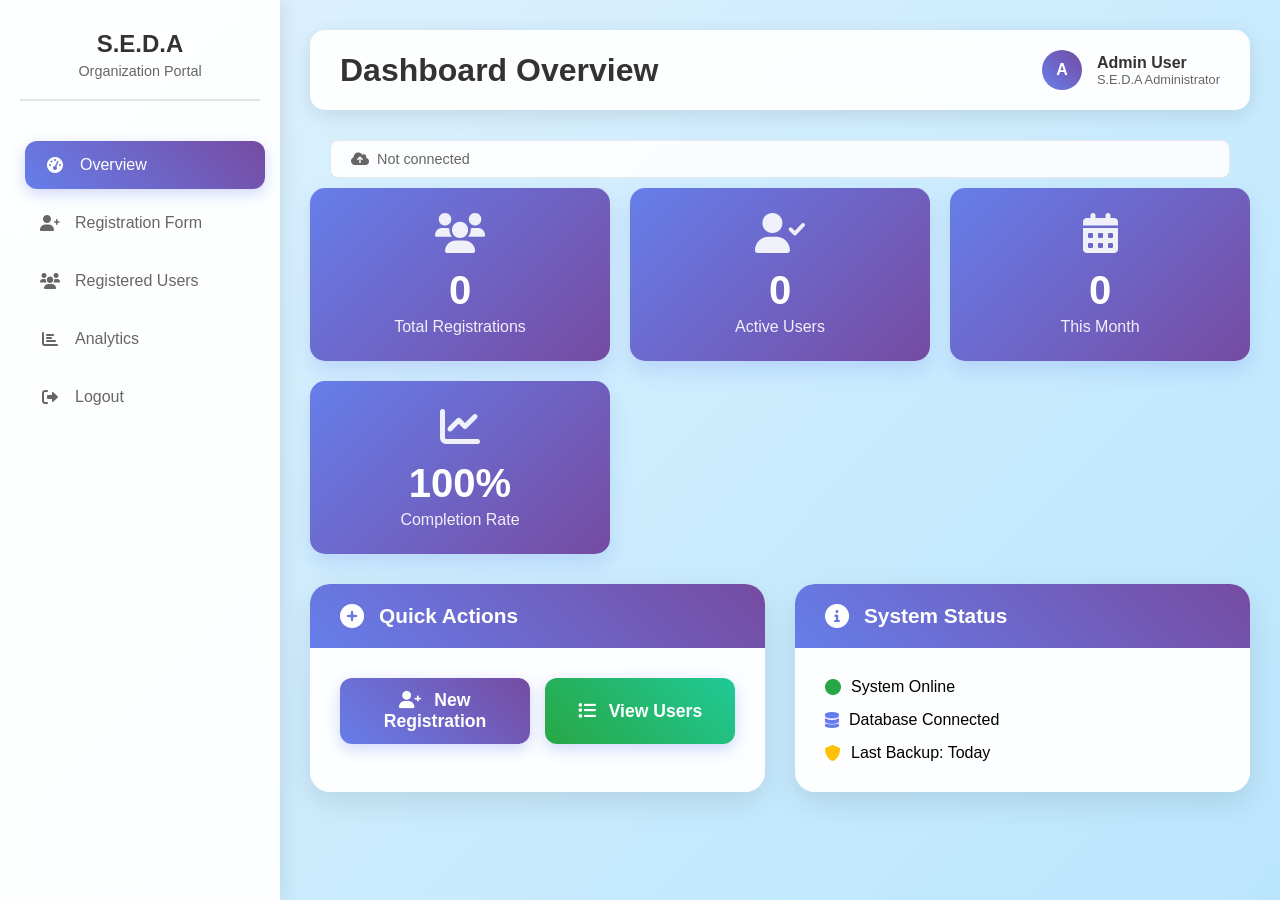
==== commit 9b1a8362: "Add files via upload" ====
--- a/dashboard.html
+++ b/dashboard.html
@@ -1,4 +1,4 @@
-it be <!DOCTYPE html>
+<!DOCTYPE html>
 <html lang="en">
 <head>
     <meta charset="UTF-8">
@@ -33,6 +33,7 @@
             width: 280px;
             background: rgba(255, 255, 255, 0.95);
             backdrop-filter: blur(10px);
+            -webkit-backdrop-filter: blur(10px);
             box-shadow: 2px 0 20px rgba(0, 0, 0, 0.1);
             position: fixed;
             height: 100vh;
@@ -104,6 +105,7 @@
         .top-bar {
             background: rgba(255, 255, 255, 0.95);
             backdrop-filter: blur(10px);
+            -webkit-backdrop-filter: blur(10px);
             border-radius: 15px;
             padding: 20px 30px;
             margin-bottom: 30px;
@@ -160,6 +162,7 @@
         .content-card {
             background: rgba(255, 255, 255, 0.95);
             backdrop-filter: blur(10px);
+            -webkit-backdrop-filter: blur(10px);
             border-radius: 20px;
             box-shadow: 0 10px 30px rgba(0, 0, 0, 0.1);
             overflow: hidden;
@@ -578,6 +581,22 @@
                         <p>S.E.D.A Administrator</p>
                     </div>
                 </div>
+            </div>
+            
+            <!-- Google Drive Status Bar -->
+            <div id="googleConfigWarning" class="cloud-status-bar" style="background: #fef3c7; border-left: 4px solid #f59e0b; padding: 12px 20px; margin: 10px 20px; border-radius: 8px; display: none;">
+                <i class="fas fa-exclamation-triangle" style="color: #f59e0b; margin-right: 10px;"></i>
+                <span style="color: #92400e; font-size: 0.9rem;">
+                    <strong>Google Drive not configured.</strong> To enable cloud backup, please set up your Google Cloud credentials. 
+                    <a href="#" onclick="alert('Setup Instructions:\n1. Go to Google Cloud Console\n2. Create a project\n3. Enable Google Drive API\n4. Create OAuth 2.0 credentials\n5. Add your domain to authorized origins\n6. Copy Client ID and API Key to js/googledrive.js'); return false;" style="color: #667eea;">Learn more</a>
+                </span>
+            </div>
+            
+            <div class="cloud-status-bar" style="background: rgba(255,255,255,0.9); border: 1px solid #e5e7eb; padding: 10px 20px; margin: 10px 20px; border-radius: 8px; display: flex; align-items: center; justify-content: space-between; flex-wrap: wrap; gap: 10px;">
+                <span id="driveStatus" style="color: #666; font-size: 0.9rem; display: flex; align-items: center; gap: 8px;">
+                    <i class="fas fa-cloud-upload-alt"></i> Not connected
+                </span>
+                <span id="lastCloudSync" style="color: #999; font-size: 0.85rem; display: none;"></span>
             </div>
 
             <!-- Overview Tab -->
@@ -771,6 +790,27 @@
                     <div class="card-header">
                         <i class="fas fa-users"></i>
                         <h3>Registered Users</h3>
+                        <div class="export-buttons" style="margin-left: auto; display: flex; gap: 8px; flex-wrap: wrap;">
+                            <button class="btn-small" onclick="exportToExcel()" style="background: #10b981; color: white; border: none; padding: 10px 14px; border-radius: 6px; cursor: pointer; font-size: 0.85rem; display: flex; align-items: center; gap: 6px;">
+                                <i class="fas fa-file-excel"></i> <span class="btn-text">Export Excel</span>
+                            </button>
+                            <button class="btn-small" onclick="exportToPDF()" style="background: #ef4444; color: white; border: none; padding: 10px 14px; border-radius: 6px; cursor: pointer; font-size: 0.85rem; display: flex; align-items: center; gap: 6px;">
+                                <i class="fas fa-file-pdf"></i> <span class="btn-text">Export PDF</span>
+                            </button>
+                            <!-- Google Drive Buttons -->
+                            <button id="googleSignInBtn" class="btn-small" onclick="signInGoogle()" style="background: #4285f4; color: white; border: none; padding: 10px 14px; border-radius: 6px; cursor: pointer; font-size: 0.85rem; display: none; align-items: center; gap: 6px;">
+                                <i class="fab fa-google-drive"></i> <span class="btn-text">Connect Drive</span>
+                            </button>
+                            <button id="googleSignOutBtn" class="btn-small" onclick="signOutGoogle()" style="background: #666; color: white; border: none; padding: 10px 14px; border-radius: 6px; cursor: pointer; font-size: 0.85rem; display: none; align-items: center; gap: 6px;">
+                                <i class="fas fa-sign-out-alt"></i> <span class="btn-text">Disconnect</span>
+                            </button>
+                            <button id="saveToDriveBtn" class="btn-small" onclick="saveToGoogleDrive()" style="background: #0d9488; color: white; border: none; padding: 10px 14px; border-radius: 6px; cursor: pointer; font-size: 0.85rem; display: none; align-items: center; gap: 6px;">
+                                <i class="fas fa-cloud-upload-alt"></i> <span class="btn-text">Save to Drive</span>
+                            </button>
+                            <button id="saveJSONToDriveBtn" class="btn-small" onclick="saveJSONToGoogleDrive()" style="background: #7c3aed; color: white; border: none; padding: 10px 14px; border-radius: 6px; cursor: pointer; font-size: 0.85rem; display: none; align-items: center; gap: 6px;">
+                                <i class="fas fa-file-code"></i> <span class="btn-text">Save JSON</span>
+                            </button>
+                        </div>
                     </div>
                     <div class="card-content">
                         <div id="usersList">
@@ -805,5 +845,6 @@
 
     <script src="js/dashboard.js"></script>
     <script src="js/particles.js"></script>
+    <script src="js/googledrive.js"></script>
 </body>
 </html>
